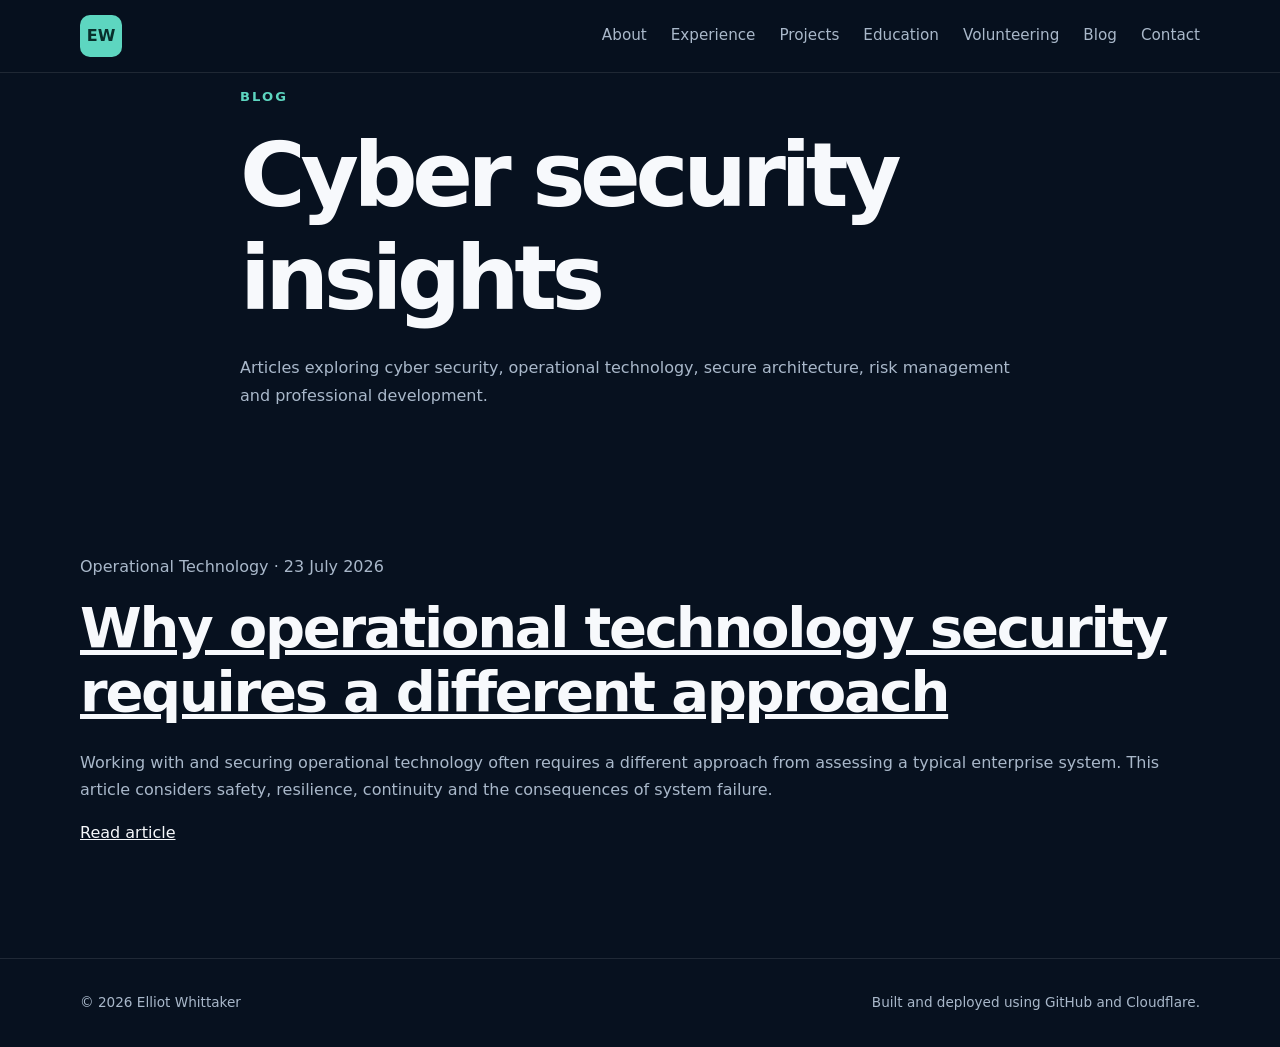
==== blog.html @ 34c81a2f "Create blog.html for cyber security articles This HTML file serves as a blog page for cyber security" ====
<!DOCTYPE html>
<html lang="en">
<head>
    <meta charset="UTF-8">

    <meta
        name="viewport"
        content="width=device-width, initial-scale=1.0"
    >

    <title>Cyber Security Blog | Elliot Whittaker</title>

    <meta
        name="description"
        content="Cyber security articles by Elliot Whittaker covering operational technology, secure architecture, cyber risk, governance and critical systems."
    >

    <link rel="stylesheet" href="styles.css">
</head>

<body>
    <header class="site-header">
        <div class="container nav-container">
            <a
                href="index.html"
                class="logo"
                aria-label="Elliot Whittaker homepage"
            >
                EW
            </a>

            <nav aria-label="Main navigation">
                <a href="index.html#about">About</a>
                <a href="index.html#experience">Experience</a>
                <a href="index.html#projects">Projects</a>
                <a href="index.html#education">Education</a>
                <a href="index.html#volunteering">Volunteering</a>
                <a href="blog.html" aria-current="page">Blog</a>
                <a href="index.html#contact">Contact</a>
            </nav>
        </div>
    </header>

    <main>
        <section class="blog-hero">
            <div class="container narrow-container">
                <p class="section-label">Blog</p>

                <h1>Cyber security insights</h1>

                <p class="blog-hero-summary">
                    Articles exploring cyber security, operational technology,
                    secure architecture, risk management and professional
                    development.
                </p>
            </div>
        </section>

        <section class="section">
            <div class="container">
                <div class="blog-list">
                    <article class="blog-list-item">
                        <div class="blog-list-content">
                            <p class="blog-meta">
                                Operational Technology · 23 July 2026
                            </p>

                            <h2>
                                <a href="blog/understanding-ot-security.html">
                                    Why operational technology security
                                    requires a different approach
                                </a>
                            </h2>

                            <p>
                                Working with and securing operational technology
                                often requires a different approach from
                                assessing a typical enterprise system. This
                                article considers safety, resilience, continuity
                                and the consequences of system failure.
                            </p>

                            <a
                                href="blog/understanding-ot-security.html"
                                class="text-link"
                            >
                                Read article
                            </a>
                        </div>
                    </article>
                </div>
            </div>
        </section>
    </main>

    <footer>
        <div class="container footer-content">
            <p>© 2026 Elliot Whittaker</p>
            <p>Built and deployed using GitHub and Cloudflare.</p>
        </div>
    </footer>
</body>
</html>
---- styles.css ----
:root {
    --background: #07111f;
    --background-secondary: #0d1a2b;
    --surface: #122238;
    --text: #f7f9fc;
    --muted: #a9b8ca;
    --accent: #5dd6c0;
    --accent-dark: #082f2b;
    --border: rgba(255, 255, 255, 0.1);
    --max-width: 1120px;
}

* {
    box-sizing: border-box;
}

html {
    scroll-behavior: smooth;
}

body {
    margin: 0;
    background: var(--background);
    color: var(--text);
    font-family:
        Inter,
        ui-sans-serif,
        system-ui,
        -apple-system,
        BlinkMacSystemFont,
        "Segoe UI",
        sans-serif;
    line-height: 1.7;
}

a {
    color: inherit;
}

img {
    max-width: 100%;
}

.container {
    width: min(90%, var(--max-width));
    margin: 0 auto;
}

.narrow-container {
    max-width: 800px;
}

/* Header and navigation */

.site-header {
    position: sticky;
    top: 0;
    z-index: 10;
    background: rgba(7, 17, 31, 0.9);
    border-bottom: 1px solid var(--border);
    backdrop-filter: blur(14px);
}

.nav-container {
    min-height: 72px;
    display: flex;
    align-items: center;
    justify-content: space-between;
}

.logo {
    width: 42px;
    height: 42px;
    display: grid;
    place-items: center;
    background: var(--accent);
    color: var(--accent-dark);
    border-radius: 10px;
    font-weight: 800;
    text-decoration: none;
}

nav {
    display: flex;
    gap: 1.5rem;
}

nav a {
    color: var(--muted);
    text-decoration: none;
    font-size: 0.95rem;
}

nav a:hover,
nav a:focus-visible {
    color: var(--text);
}

/* Typography */

.eyebrow,
.section-label {
    margin-bottom: 1rem;
    color: var(--accent);
    font-size: 0.82rem;
    font-weight: 800;
    letter-spacing: 0.16em;
    text-transform: uppercase;
}

h1,
h2,
h3 {
    margin-top: 0;
    line-height: 1.15;
}

h1 {
    margin-bottom: 1.5rem;
    font-size: clamp(3rem, 7vw, 6rem);
    letter-spacing: -0.06em;
}

h2 {
    margin-bottom: 1.5rem;
    font-size: clamp(2rem, 5vw, 3.5rem);
    letter-spacing: -0.04em;
}

h3 {
    margin-bottom: 0.8rem;
    font-size: 1.35rem;
}

p {
    color: var(--muted);
}

/* Hero */

.hero {
    min-height: calc(100vh - 72px);
    display: flex;
    align-items: center;
    padding: 6rem 0;
    background:
        radial-gradient(
            circle at 78% 35%,
            rgba(93, 214, 192, 0.1),
            transparent 28%
        );
}

.hero-layout {
    display: grid;
    grid-template-columns: minmax(0, 1fr) 220px;
    gap: 4rem;
    align-items: center;
}

.hero-text {
    min-width: 0;
}

.hero-summary {
    max-width: 760px;
    margin-bottom: 1rem;
    color: var(--text);
    font-size: clamp(1.3rem, 3vw, 2rem);
    line-height: 1.45;
}

.hero-detail {
    max-width: 720px;
    font-size: 1.05rem;
}

.hero-actions {
    display: flex;
    flex-wrap: wrap;
    gap: 1rem;
    margin-top: 2.5rem;
}

.hero-image-wrapper {
    width: 220px;
    height: 220px;
    padding: 6px;
    justify-self: end;
    background: rgba(93, 214, 192, 0.08);
    border: 1px solid rgba(93, 214, 192, 0.35);
    border-radius: 50%;
    box-shadow:
        0 20px 50px rgba(0, 0, 0, 0.35),
        0 0 40px rgba(93, 214, 192, 0.08);
}

.hero-image {
    display: block;
    width: 100%;
    height: 100%;
    object-fit: cover;
    object-position: center 23%;
    border-radius: 50%;
}

/* Buttons */

.button {
    display: inline-flex;
    min-height: 48px;
    padding: 0.75rem 1.3rem;
    align-items: center;
    justify-content: center;
    border: 1px solid var(--border);
    border-radius: 9px;
    font-weight: 700;
    text-decoration: none;
    transition:
        transform 0.2s ease,
        background 0.2s ease,
        border-color 0.2s ease;
}

.button:hover {
    transform: translateY(-2px);
}

.button:focus-visible {
    outline: 3px solid rgba(93, 214, 192, 0.45);
    outline-offset: 3px;
}

.primary-button {
    background: var(--accent);
    color: var(--accent-dark);
    border-color: var(--accent);
}

.secondary-button:hover {
    background: var(--surface);
    border-color: rgba(255, 255, 255, 0.2);
}

/* General sections */

.section {
    padding: 7rem 0;
}

.alternate-section {
    background: var(--background-secondary);
}

/* Experience cards */

.card-grid {
    display: grid;
    grid-template-columns: repeat(2, 1fr);
    gap: 1.25rem;
    margin-top: 3rem;
}

.card {
    padding: 2rem;
    background: var(--surface);
    border: 1px solid var(--border);
    border-radius: 16px;
}

.card p {
    margin-bottom: 0;
}

/* Projects */

.project-list {
    margin-top: 3rem;
}

.project {
    display: grid;
    grid-template-columns: 70px 1fr;
    gap: 1.5rem;
    padding: 2.5rem 0;
    border-top: 1px solid var(--border);
}

.project:last-child {
    border-bottom: 1px solid var(--border);
}

.project-number {
    margin: 0;
    color: var(--accent);
    font-weight: 800;
}

.tags {
    display: flex;
    flex-wrap: wrap;
    gap: 0.6rem;
    margin-top: 1.3rem;
}

.tags span {
    padding: 0.35rem 0.7rem;
    background: rgba(93, 214, 192, 0.09);
    color: var(--accent);
    border: 1px solid rgba(93, 214, 192, 0.2);
    border-radius: 999px;
    font-size: 0.8rem;
}

/* Education timeline */

.timeline {
    margin-top: 3rem;
    border-top: 1px solid var(--border);
}

.timeline-item {
    display: grid;
    grid-template-columns: 150px 1fr;
    gap: 2rem;
    padding: 2.3rem 0;
    border-bottom: 1px solid var(--border);
}

.timeline-date,
.role-date {
    margin-top: 0;
    color: var(--accent);
    font-size: 0.85rem;
    font-weight: 800;
    letter-spacing: 0.06em;
    text-transform: uppercase;
}

.timeline-title,
.organisation {
    margin-top: -0.3rem;
    color: var(--text);
    font-weight: 700;
}

/* Volunteering */

.volunteering-grid {
    display: grid;
    grid-template-columns: repeat(2, 1fr);
    gap: 1.5rem;
    margin-top: 3rem;
}

.volunteering-card {
    padding: 2.2rem;
    background: var(--surface);
    border: 1px solid var(--border);
    border-radius: 16px;
}

.volunteering-card p:last-child {
    margin-bottom: 0;
}

/* Contact */

.contact-container {
    display: grid;
    grid-template-columns: 1fr 1fr;
    gap: 4rem;
    align-items: end;
}

.contact-links {
    display: flex;
    flex-direction: column;
    align-items: flex-start;
    gap: 1rem;
}

.contact-links a {
    color: var(--text);
    font-size: 1.2rem;
    font-weight: 700;
    text-underline-offset: 5px;
}

/* Footer */

footer {
    padding: 2rem 0;
    border-top: 1px solid var(--border);
}

.footer-content {
    display: flex;
    justify-content: space-between;
    gap: 2rem;
}

.footer-content p {
    margin: 0;
    font-size: 0.85rem;
}

/* Responsive layout */

@media (max-width: 900px) {
    nav {
        gap: 0.9rem;
    }

    nav a {
        font-size: 0.82rem;
    }

    .hero-layout {
        grid-template-columns: minmax(0, 1fr) 180px;
        gap: 2.5rem;
    }

    .hero-image-wrapper {
        width: 180px;
        height: 180px;
    }
}

@media (max-width: 760px) {
    nav {
        display: none;
    }

    .hero {
        min-height: auto;
        padding: 4rem 0 5rem;
    }

    .hero-layout {
        grid-template-columns: 1fr;
        gap: 2rem;
    }

    .hero-image-wrapper {
        width: 145px;
        height: 145px;
        justify-self: center;
        order: -1;
    }

    .hero-text {
        text-align: center;
    }

    .hero-summary,
    .hero-detail {
        margin-left: auto;
        margin-right: auto;
    }

    .hero-actions {
        justify-content: center;
    }

    h1 {
        font-size: clamp(2.8rem, 13vw, 4.5rem);
    }

    .section {
        padding: 5rem 0;
    }

    .card-grid,
    .contact-container,
    .volunteering-grid {
        grid-template-columns: 1fr;
    }

    .timeline-item {
        grid-template-columns: 1fr;
        gap: 0.2rem;
    }

    .project {
        grid-template-columns: 1fr;
        gap: 0.4rem;
    }

    .footer-content {
        flex-direction: column;
        gap: 0.5rem;
    }
}

@media (max-width: 480px) {
    .hero {
        padding: 3rem 0 4rem;
    }

    .hero-image-wrapper {
        width: 125px;
        height: 125px;
        padding: 4px;
    }

    .hero-summary {
        font-size: 1.18rem;
    }

    .hero-detail {
        font-size: 1rem;
    }

    .hero-actions {
        flex-direction: column;
        align-items: stretch;
    }

    .button {
        width: 100%;
    }
}

@media (prefers-reduced-motion: reduce) {
    html {
        scroll-behavior: auto;
    }

    .button {
        transition: none;
    }
}
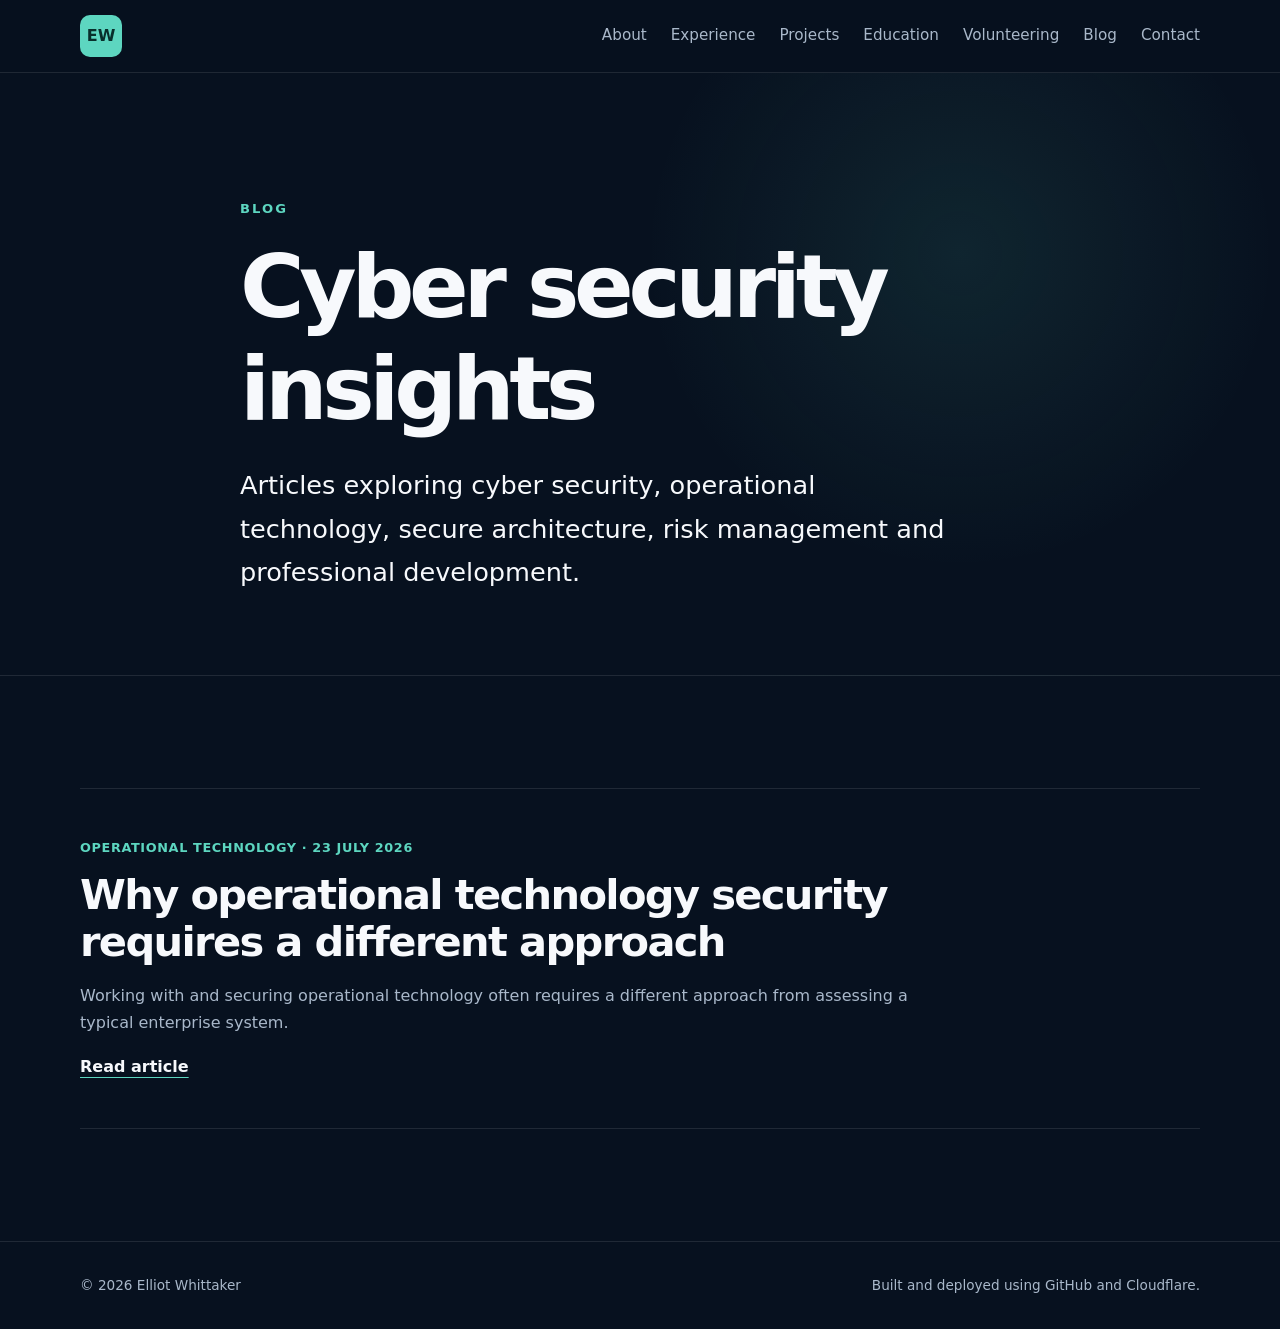
==== commit e950316d: "Change article link and modify paragraph content Updated the link and content related to operational" ====
--- a/blog.html
+++ b/blog.html
@@ -66,7 +66,7 @@
                             </p>
 
                             <h2>
-                                <a href="blog/understanding-ot-security.html">
+                                <a href="blog/securing-operational-technology.html">
                                     Why operational technology security
                                     requires a different approach
                                 </a>
@@ -75,13 +75,11 @@
                             <p>
                                 Working with and securing operational technology
                                 often requires a different approach from
-                                assessing a typical enterprise system. This
-                                article considers safety, resilience, continuity
-                                and the consequences of system failure.
+                                assessing a typical enterprise system. 
                             </p>
 
                             <a
-                                href="blog/understanding-ot-security.html"
+                                href="blog/securing-operational-technology.html"
                                 class="text-link"
                             >
                                 Read article
--- a/styles.css
+++ b/styles.css
@@ -531,3 +531,145 @@
         transition: none;
     }
 }
+
+/* Blog */
+
+.section-heading-row {
+    display: flex;
+    justify-content: space-between;
+    align-items: flex-end;
+    gap: 3rem;
+}
+
+.section-heading-row h2 {
+    margin-bottom: 1rem;
+}
+
+.section-introduction {
+    max-width: 680px;
+    margin-bottom: 0;
+}
+
+.blog-grid {
+    display: grid;
+    grid-template-columns: repeat(2, minmax(0, 1fr));
+    gap: 1.5rem;
+    margin-top: 3rem;
+}
+
+.blog-card {
+    display: flex;
+    flex-direction: column;
+    padding: 2rem;
+    background: var(--surface);
+    border: 1px solid var(--border);
+    border-radius: 16px;
+}
+
+.blog-card h3 {
+    margin-bottom: 1rem;
+}
+
+.blog-card h3 a,
+.blog-list-item h2 a {
+    color: var(--text);
+    text-decoration: none;
+}
+
+.blog-card h3 a:hover,
+.blog-card h3 a:focus-visible,
+.blog-list-item h2 a:hover,
+.blog-list-item h2 a:focus-visible {
+    color: var(--accent);
+}
+
+.blog-card .text-link {
+    margin-top: auto;
+    padding-top: 1rem;
+}
+
+.blog-meta {
+    margin-top: 0;
+    margin-bottom: 0.75rem;
+    color: var(--accent);
+    font-size: 0.8rem;
+    font-weight: 800;
+    letter-spacing: 0.05em;
+    text-transform: uppercase;
+}
+
+.text-link {
+    display: inline-flex;
+    align-items: center;
+    width: fit-content;
+    color: var(--text);
+    font-weight: 700;
+    text-decoration-color: var(--accent);
+    text-underline-offset: 5px;
+}
+
+.text-link:hover,
+.text-link:focus-visible {
+    color: var(--accent);
+}
+
+.blog-hero {
+    padding: 7rem 0 5rem;
+    background:
+        radial-gradient(
+            circle at 75% 30%,
+            rgba(93, 214, 192, 0.1),
+            transparent 30%
+        );
+    border-bottom: 1px solid var(--border);
+}
+
+.blog-hero h1 {
+    margin-bottom: 1.5rem;
+    font-size: clamp(3rem, 7vw, 5.5rem);
+}
+
+.blog-hero-summary {
+    max-width: 720px;
+    margin-bottom: 0;
+    color: var(--text);
+    font-size: clamp(1.2rem, 2vw, 1.6rem);
+}
+
+.blog-list {
+    border-top: 1px solid var(--border);
+}
+
+.blog-list-item {
+    padding: 3rem 0;
+    border-bottom: 1px solid var(--border);
+}
+
+.blog-list-content {
+    max-width: 850px;
+}
+
+.blog-list-item h2 {
+    margin-bottom: 1rem;
+    font-size: clamp(1.8rem, 4vw, 2.6rem);
+}
+
+@media (max-width: 760px) {
+    .section-heading-row {
+        align-items: flex-start;
+        flex-direction: column;
+        gap: 1.5rem;
+    }
+
+    .blog-grid {
+        grid-template-columns: 1fr;
+    }
+
+    .blog-hero {
+        padding: 4.5rem 0 3.5rem;
+    }
+
+    .blog-list-item {
+        padding: 2.25rem 0;
+    }
+}
